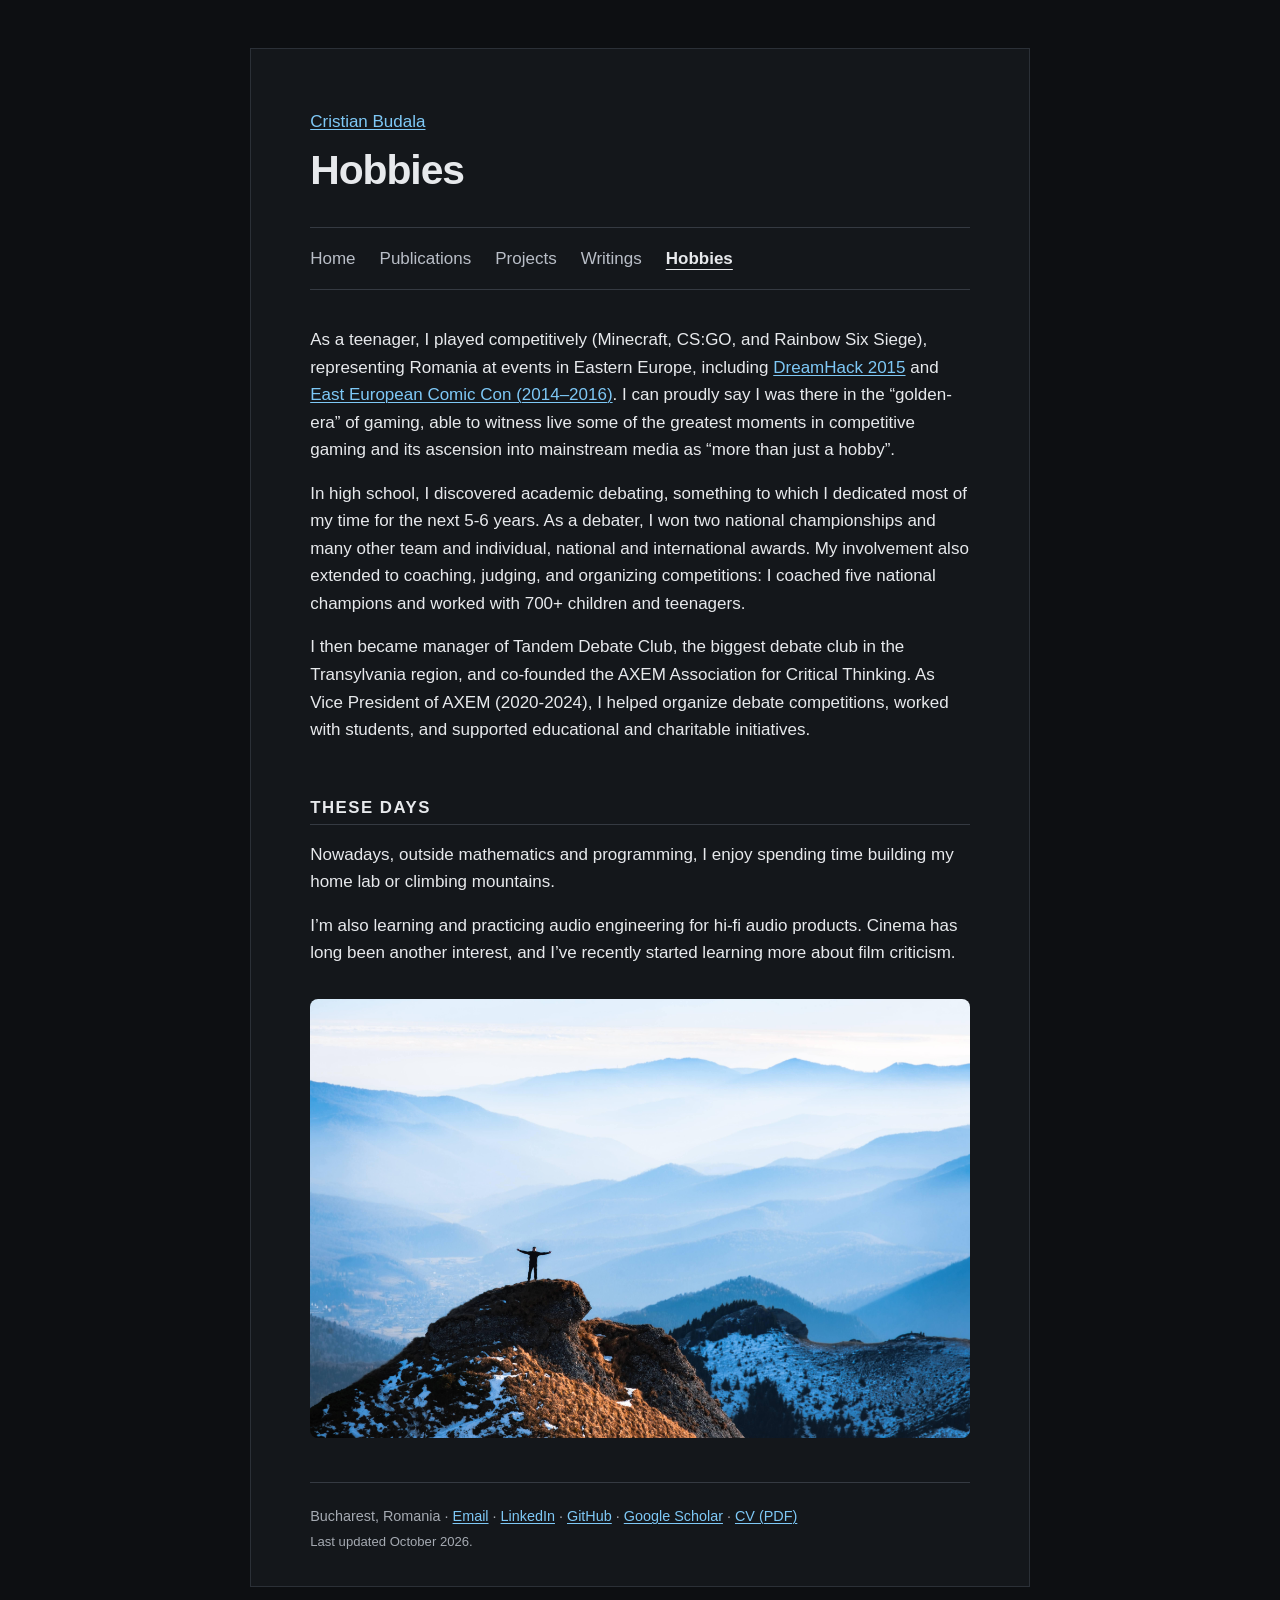
==== hobbies.html @ c3c59a14 "Publish personal website with current contact information" ====
<!doctype html>
<html lang="en">
<head>
  <meta charset="utf-8">
  <meta name="viewport" content="width=device-width, initial-scale=1">
  <meta name="theme-color" content="#0d0f12">
  <meta name="description" content="Cristian Budala’s hobbies and personal background: competitive gaming, debate, home labs, mountains, audio engineering, and film.">
  <title>Hobbies — Cristian Budala</title>
  <link rel="stylesheet" href="styles.css">
</head>
<body>
  <a class="skip-link" href="#main">Skip to content</a>

  <main id="main">
    <header class="intro">
      <p class="site-name"><a href="index.html">Cristian Budala</a></p>
      <h1 id="page-title">Hobbies</h1>
    </header>

    <nav class="page-nav" aria-label="Main navigation">
      <a href="index.html">Home</a>
      <a href="publications.html">Publications</a>
      <a href="projects.html">Projects</a>
      <a href="writings.html">Writings</a>
      <a href="hobbies.html" aria-current="page">Hobbies</a>
    </nav>

    <section aria-labelledby="page-title">
      <p>As a teenager, I played competitively (Minecraft, CS:GO, and Rainbow Six Siege), representing Romania at events in Eastern Europe, including <a href="https://ro.wikipedia.org/wiki/Dreamhack" target="_blank" rel="noreferrer">DreamHack 2015</a> and <a href="https://ro.wikipedia.org/wiki/East_European_Comic_Con" target="_blank" rel="noreferrer">East European Comic Con (2014–2016)</a>. I can proudly say I was there in the “golden-era” of gaming, able to witness live some of the greatest moments in competitive gaming and its ascension into mainstream media as “more than just a hobby”.</p>
      <p>In high school, I discovered academic debating, something to which I dedicated most of my time for the next 5-6 years. As a debater, I won two national championships and many other team and individual, national and international awards. My involvement also extended to coaching, judging, and organizing competitions: I coached five national champions and worked with 700+ children and teenagers.</p>
      <p>I then became manager of Tandem Debate Club, the biggest debate club in the Transylvania region, and co-founded the AXEM Association for Critical Thinking. As Vice President of AXEM (2020-2024), I helped organize debate competitions, worked with students, and supported educational and charitable initiatives.</p>
    </section>

    <section aria-labelledby="these-days-title">
      <h2 id="these-days-title">These days</h2>
      <p>Nowadays, outside mathematics and programming, I enjoy spending time building my home lab or climbing mountains.</p>
      <p>I’m also learning and practicing audio engineering for hi-fi audio products. Cinema has long been another interest, and I’ve recently started learning more about film criticism.</p>
    </section>

    <img class="personal-photo" src="assets/images/mountain-hike.jpg" width="4898" height="3265" alt="A person standing on a rocky mountain summit overlooking distant blue ridges." loading="lazy" decoding="async">

    <footer>
      <p>Bucharest, Romania · <a href="mailto:cristian.budala1@gmail.com">Email</a> · <a href="https://www.linkedin.com/in/cristian-budala/" target="_blank" rel="noreferrer">LinkedIn</a> · <a href="https://github.com/CristianBudala" target="_blank" rel="noreferrer">GitHub</a> · <a href="https://scholar.google.com/citations?user=VjInabEAAAAJ&amp;hl=en&amp;oi=ao" target="_blank" rel="noreferrer">Google Scholar</a> · <a href="assets/documents/Cristian_Budala_CV.pdf?v=c77f74951b90" download="Cristian_Budala_CV.pdf" type="application/pdf">CV (PDF)</a></p>
      <p class="updated">Last updated <time datetime="2026-10-18">October 2026</time>.</p>
    </footer>
  </main>
</body>
</html>
---- styles.css ----
:root {
  color-scheme: dark;
  --background: #0d0f12;
  --paper: #14171b;
  --text: #e7e9ec;
  --muted: #a5aab2;
  --line: #353a42;
  --link: #7ec8f6;
  --link-hover: #b9e3ff;
}

* {
  box-sizing: border-box;
}

html {
  scroll-behavior: smooth;
}

body {
  margin: 0;
  background: var(--background);
  color: var(--text);
  font-family: -apple-system, BlinkMacSystemFont, "Segoe UI", Roboto, Helvetica, Arial, sans-serif;
  font-size: 17px;
  line-height: 1.62;
}

main {
  width: min(780px, calc(100% - 2rem));
  margin: 3rem auto;
  padding: 3.6rem 3.7rem 2rem;
  background: var(--paper);
  border: 1px solid #2b3037;
}

.skip-link {
  position: fixed;
  top: 0;
  left: 1rem;
  z-index: 10;
  padding: .55rem .8rem;
  color: #fff;
  background: var(--text);
  transform: translateY(-110%);
}

.skip-link:focus {
  transform: translateY(0);
}

a {
  color: var(--link);
  text-decoration-thickness: 1px;
  text-underline-offset: 2px;
}

a:hover {
  color: var(--link-hover);
}

.intro {
  padding-bottom: 1.8rem;
  border-bottom: 1px solid var(--line);
}

.intro-with-portrait {
  display: grid;
  grid-template-columns: 140px minmax(0, 1fr);
  align-items: center;
  gap: 1.25rem 1.75rem;
}

.portrait {
  display: block;
  width: 140px;
  height: 176px;
  object-fit: cover;
  object-position: center 20%;
  border-radius: 8px;
}

.intro-details {
  min-width: 0;
  overflow-wrap: anywhere;
}

.intro-with-portrait > nav {
  grid-column: 1 / -1;
  margin-top: 0;
}

h1 {
  margin: 0 0 .3rem;
  font-size: clamp(2rem, 6vw, 2.55rem);
  line-height: 1.15;
  letter-spacing: -.025em;
}

.intro p {
  margin: .08rem 0;
  color: var(--muted);
}

.intro .role {
  color: var(--text);
  font-weight: 600;
}

nav {
  display: flex;
  flex-wrap: wrap;
  gap: .45rem;
  margin-top: 1rem;
}

.page-nav {
  gap: .5rem 1.5rem;
  margin-top: 0;
  padding: .85rem 0;
  border-bottom: 1px solid var(--line);
}

.page-nav a {
  padding: .2rem 0;
  color: #b9bec7;
  text-decoration: none;
}

.page-nav a:hover,
.page-nav a:focus-visible {
  color: #d7dbe1;
  text-decoration: underline;
}

.page-nav a[aria-current="page"] {
  color: var(--text);
  font-weight: 600;
  text-decoration: underline;
  text-underline-offset: 5px;
}

.intro .site-name {
  margin-bottom: .7rem;
}

section {
  padding-top: 2.25rem;
}

h2 {
  margin: 0 0 1rem;
  padding-bottom: .28rem;
  border-bottom: 1px solid var(--line);
  font-size: 1.05rem;
  line-height: 1.4;
  letter-spacing: .09em;
  text-transform: uppercase;
}

h3 {
  margin: 0;
  font-size: 1rem;
}

p {
  margin: 0 0 1rem;
}

.entries {
  display: grid;
  gap: 1.15rem;
  margin: 0;
  padding: 0;
  list-style: none;
}

.entries li {
  display: grid;
  grid-template-columns: 5.7rem 1fr;
  gap: 1rem;
}

.entries .year {
  color: var(--muted);
  font-variant-numeric: tabular-nums;
}

.publications li::before {
  display: none;
}

.project-details,
.publication-details {
  line-height: 1.52;
}

.projects,
.publications {
  gap: 1.8rem;
}

.publication-details {
  min-width: 0;
}

.publication-description {
  margin: .8rem 0 0;
  color: var(--muted);
  font-size: .95rem;
}

.project-details {
  min-width: 0;
}

.project-title {
  margin: 0;
  padding: 0;
  border: 0;
  font-size: 1.05rem;
  line-height: 1.4;
  letter-spacing: normal;
  text-transform: none;
}

.project-details p {
  margin: .65rem 0 0;
}

.project-details .project-tech {
  margin-top: .25rem;
  color: var(--muted);
  font-size: .9rem;
}

.project-links {
  font-size: .9rem;
}

.dated-entry {
  display: flex;
  align-items: flex-start;
  justify-content: space-between;
  gap: 1.5rem;
  margin-bottom: .7rem;
}

.dated-entry p {
  margin: .05rem 0 0;
}

.dated-entry .date {
  color: var(--muted);
  white-space: nowrap;
}

.compact {
  gap: .65rem;
}

.writing-card {
  overflow: hidden;
  background: var(--background);
  border: 1px solid var(--line);
  border-radius: 12px;
}

.writing-card-link {
  display: block;
  color: var(--text);
  text-decoration: none;
}

.writing-card-link:hover {
  color: var(--text);
}

.writing-card-link:focus-visible {
  outline: 2px solid var(--link);
  outline-offset: -4px;
}

.writing-cover {
  display: block;
  width: 100%;
  height: auto;
  aspect-ratio: 2 / 1;
  object-fit: cover;
  border-bottom: 1px solid var(--line);
}

.writing-card-body {
  padding: clamp(1.2rem, 4vw, 1.8rem);
}

.writing-meta {
  display: flex;
  flex-wrap: wrap;
  justify-content: space-between;
  gap: .35rem 1rem;
  margin-bottom: 1rem;
  color: var(--muted);
  font-size: .78rem;
}

.writing-meta > span {
  letter-spacing: .06em;
  text-transform: uppercase;
}

.writing-card h2 {
  margin-bottom: 1rem;
  padding: 0;
  border: 0;
  font-size: clamp(1.3rem, 3.5vw, 1.6rem);
  line-height: 1.3;
  letter-spacing: -.015em;
  text-transform: none;
}

.writing-excerpt {
  color: var(--muted);
  font-size: .95rem;
}

.writing-cta {
  display: inline-flex;
  align-items: center;
  gap: .5rem;
  color: var(--link);
  font-size: .9rem;
  font-weight: 600;
}

.writing-card-link:hover .writing-cta {
  color: var(--link-hover);
  text-decoration: underline;
}

.writing-credit {
  margin: .6rem 0 0;
  color: var(--muted);
  font-size: .75rem;
}

.personal-photo {
  display: block;
  width: 100%;
  height: auto;
  margin-top: 2rem;
  border-radius: 8px;
}

footer {
  margin-top: 2.7rem;
  padding-top: 1.25rem;
  border-top: 1px solid var(--line);
  color: var(--muted);
  font-size: .9rem;
}

footer p {
  margin: .15rem 0;
}

.updated {
  font-size: .82rem;
}

@media (max-width: 640px) {
  body {
    background: var(--paper);
  }

  main {
    width: min(100% - 2rem, 780px);
    margin: 1.4rem auto;
    padding: 1.4rem 0 1rem;
    border: 0;
  }

  section {
    padding-top: 2rem;
  }

  .intro-with-portrait {
    grid-template-columns: 1fr;
    gap: 1rem;
  }

  .portrait {
    width: 120px;
    height: 150px;
  }

  .entries li {
    grid-template-columns: 1fr;
    gap: .12rem;
  }

  .dated-entry {
    display: block;
  }

  .dated-entry .date {
    margin-top: .25rem;
  }
}

@media (prefers-reduced-motion: reduce) {
  html {
    scroll-behavior: auto;
  }
}
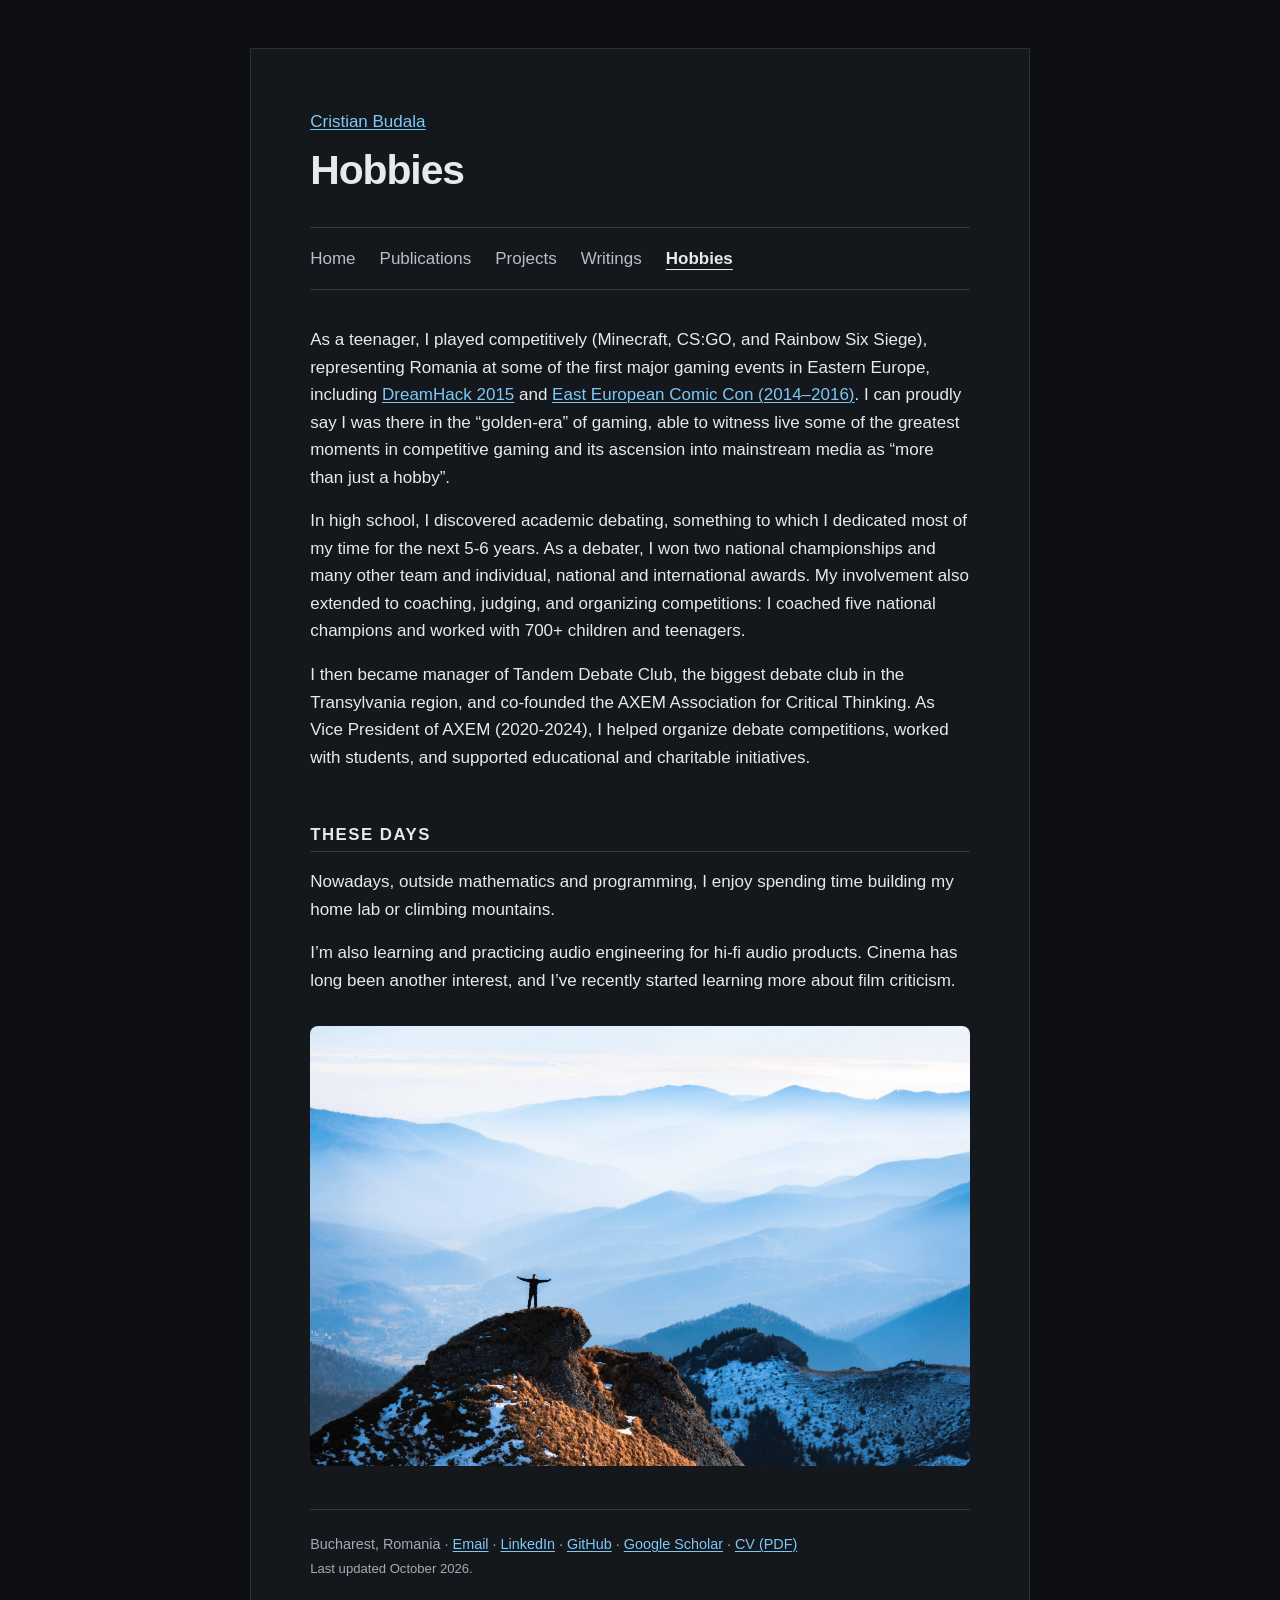
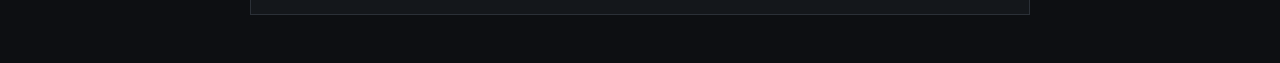
==== commit 30841a1c: "Update gaming background on Hobbies page" ====
--- a/hobbies.html
+++ b/hobbies.html
@@ -13,12 +13,12 @@
 
   <main id="main">
     <header class="intro">
-      <p class="site-name"><a href="index.html">Cristian Budala</a></p>
+      <p class="site-name"><a href="home.html">Cristian Budala</a></p>
       <h1 id="page-title">Hobbies</h1>
     </header>
 
     <nav class="page-nav" aria-label="Main navigation">
-      <a href="index.html">Home</a>
+      <a href="home.html">Home</a>
       <a href="publications.html">Publications</a>
       <a href="projects.html">Projects</a>
       <a href="writings.html">Writings</a>
@@ -26,7 +26,7 @@
     </nav>
 
     <section aria-labelledby="page-title">
-      <p>As a teenager, I played competitively (Minecraft, CS:GO, and Rainbow Six Siege), representing Romania at events in Eastern Europe, including <a href="https://ro.wikipedia.org/wiki/Dreamhack" target="_blank" rel="noreferrer">DreamHack 2015</a> and <a href="https://ro.wikipedia.org/wiki/East_European_Comic_Con" target="_blank" rel="noreferrer">East European Comic Con (2014–2016)</a>. I can proudly say I was there in the “golden-era” of gaming, able to witness live some of the greatest moments in competitive gaming and its ascension into mainstream media as “more than just a hobby”.</p>
+      <p>As a teenager, I played competitively (Minecraft, CS:GO, and Rainbow Six Siege), representing Romania at some of the first major gaming events in Eastern Europe, including <a href="https://ro.wikipedia.org/wiki/Dreamhack" target="_blank" rel="noreferrer">DreamHack 2015</a> and <a href="https://ro.wikipedia.org/wiki/East_European_Comic_Con" target="_blank" rel="noreferrer">East European Comic Con (2014–2016)</a>. I can proudly say I was there in the “golden-era” of gaming, able to witness live some of the greatest moments in competitive gaming and its ascension into mainstream media as “more than just a hobby”.</p>
       <p>In high school, I discovered academic debating, something to which I dedicated most of my time for the next 5-6 years. As a debater, I won two national championships and many other team and individual, national and international awards. My involvement also extended to coaching, judging, and organizing competitions: I coached five national champions and worked with 700+ children and teenagers.</p>
       <p>I then became manager of Tandem Debate Club, the biggest debate club in the Transylvania region, and co-founded the AXEM Association for Critical Thinking. As Vice President of AXEM (2020-2024), I helped organize debate competitions, worked with students, and supported educational and charitable initiatives.</p>
     </section>
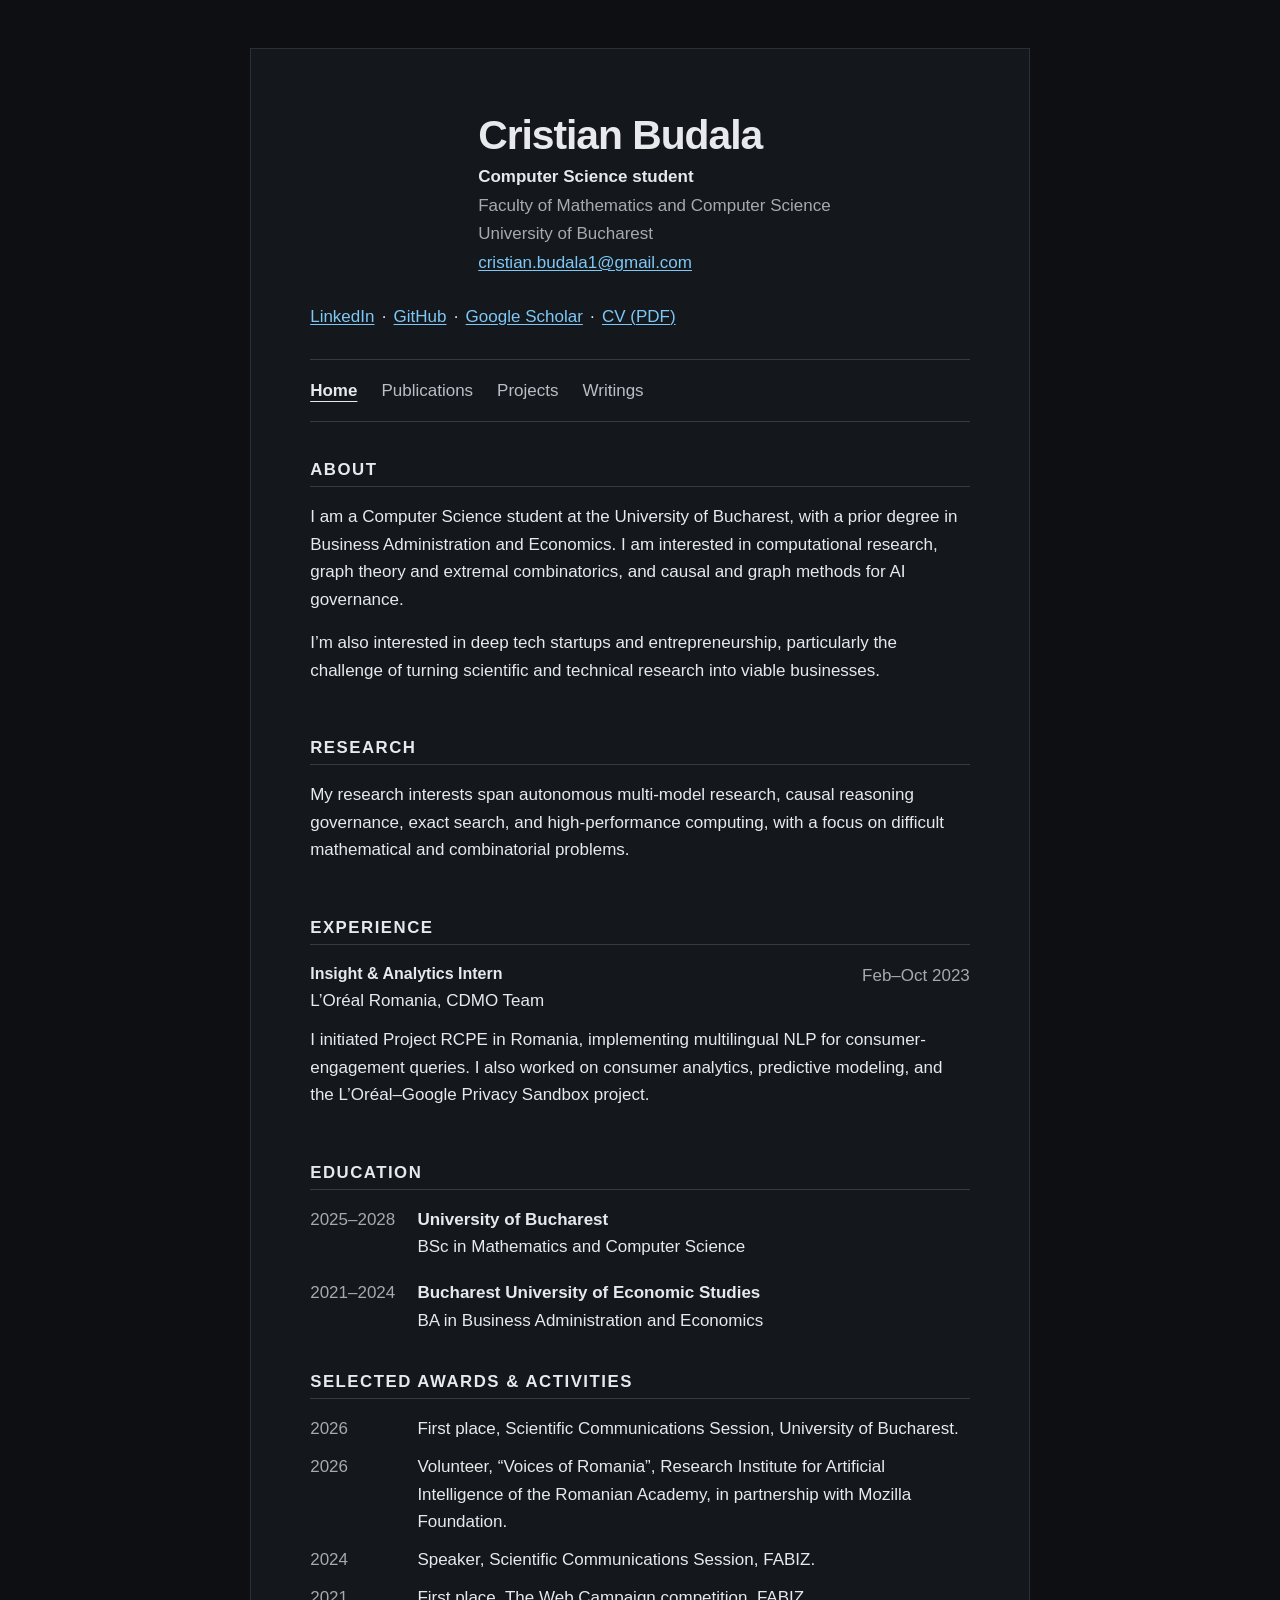
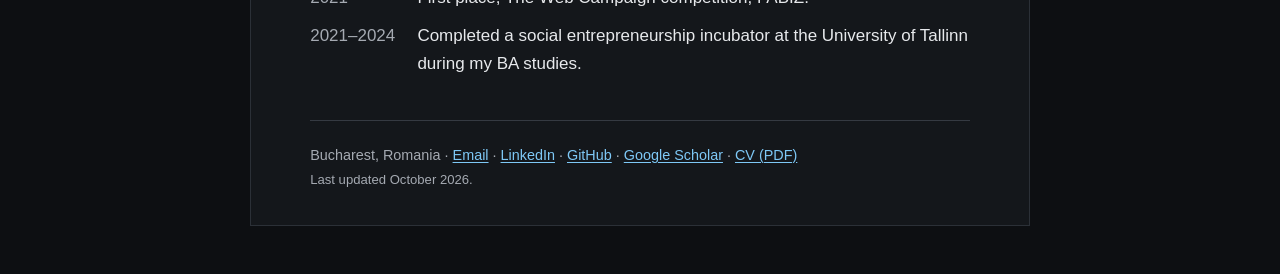
==== commit 1f7c9b62: "Temporarily hide Hobbies page and redirect visitors home" ====
--- a/hobbies.html
+++ b/hobbies.html
@@ -5,10 +5,22 @@
   <meta name="viewport" content="width=device-width, initial-scale=1">
   <meta name="theme-color" content="#0d0f12">
   <meta name="description" content="Cristian Budala’s hobbies and personal background: competitive gaming, debate, home labs, mountains, audio engineering, and film.">
+  <!-- Temporarily hidden: to restore, remove the refresh and robots tags,
+       restore this page's canonical URL, replace the fallback main with
+       the template's contents, and
+       restore the navigation links and sitemap entry. -->
+  <meta name="robots" content="noindex">
+  <meta http-equiv="refresh" content="0; url=home.html">
+  <link rel="canonical" href="https://cristianbudala.github.io/home.html">
   <title>Hobbies — Cristian Budala</title>
   <link rel="stylesheet" href="styles.css">
 </head>
 <body>
+  <main>
+    <p><a href="home.html">Continue to the homepage.</a></p>
+  </main>
+
+  <template id="hobbies-content">
   <a class="skip-link" href="#main">Skip to content</a>
 
   <main id="main">
@@ -44,5 +56,6 @@
       <p class="updated">Last updated <time datetime="2026-10-18">October 2026</time>.</p>
     </footer>
   </main>
+  </template>
 </body>
 </html>
